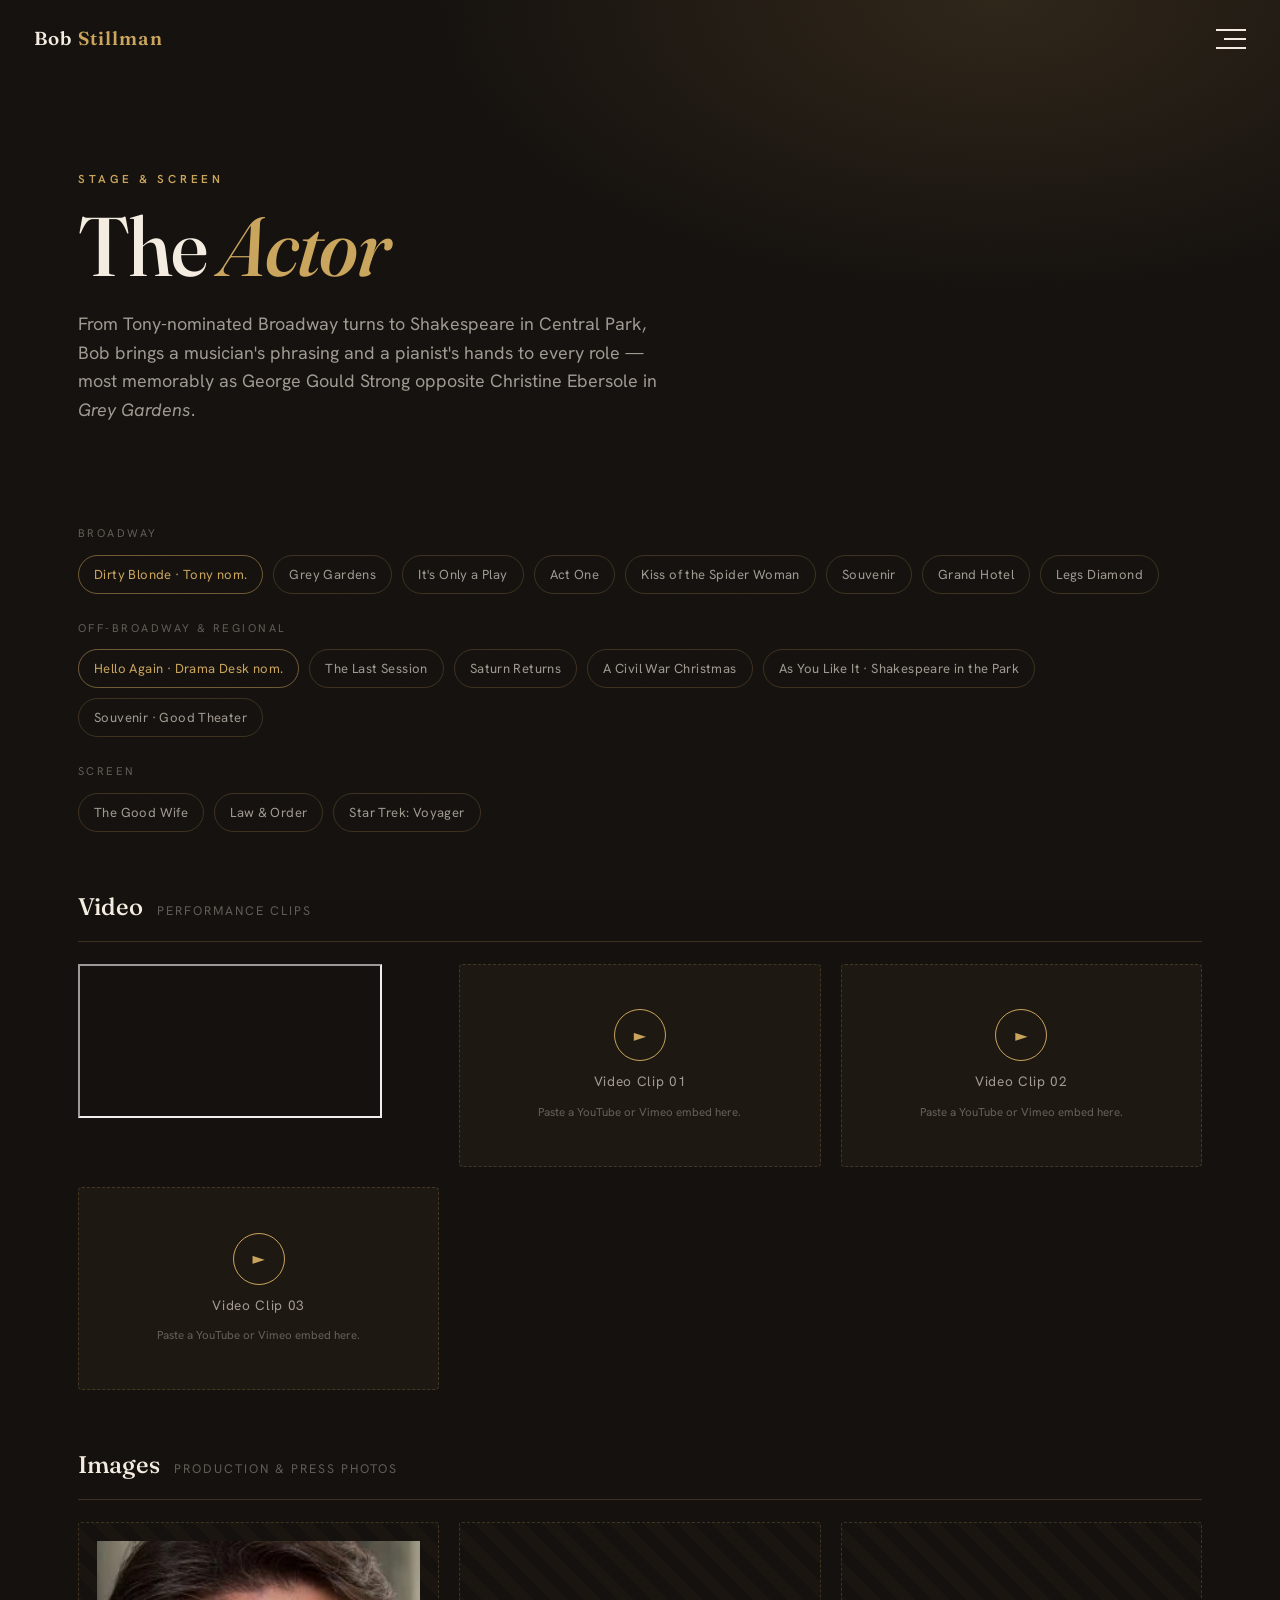
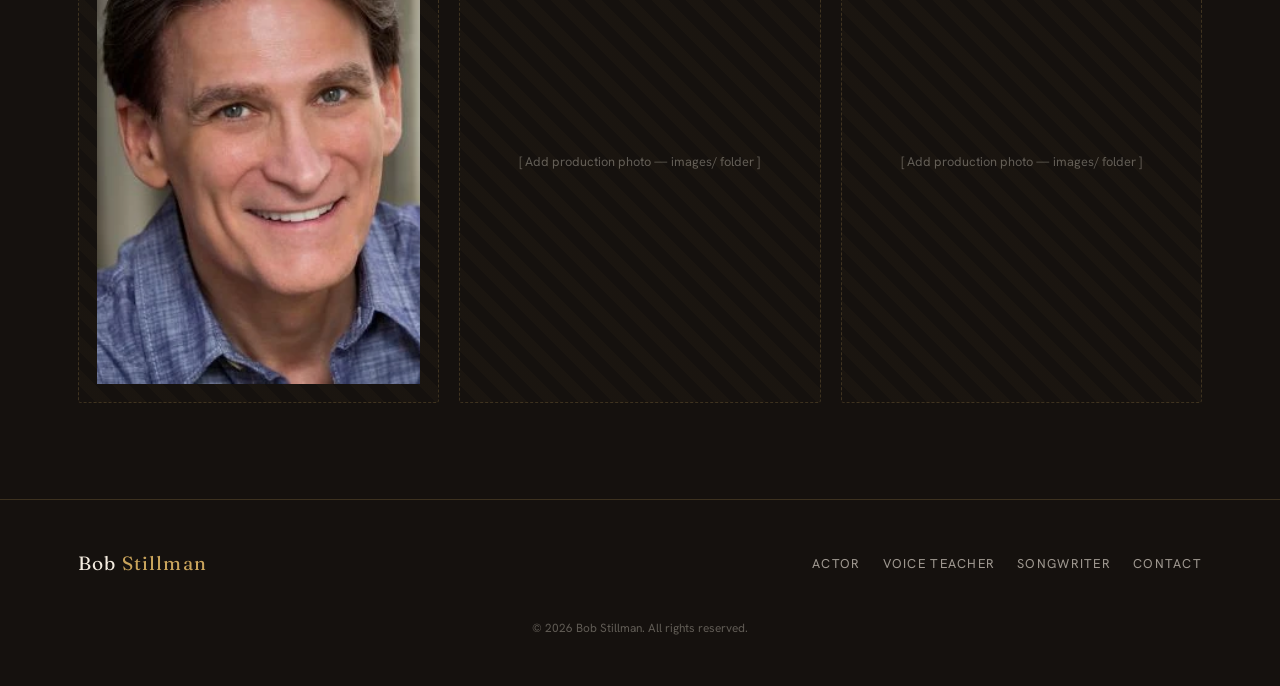
==== actor.html @ 0b1a181f "Update actor.html Grey Gardens Clip" ====
<!DOCTYPE html>
<html lang="en">
<head>
<meta charset="UTF-8" />
<meta name="viewport" content="width=device-width, initial-scale=1.0" />
<title>Bob Stillman — Actor</title>
<meta name="description" content="Bob Stillman, two-time Tony-nominated actor: Broadway, Off-Broadway, regional, and screen credits including Grey Gardens, Dirty Blonde, and Hello Again." />
<link rel="preconnect" href="https://fonts.googleapis.com" />
<link rel="preconnect" href="https://fonts.gstatic.com" crossorigin />
<link href="https://fonts.googleapis.com/css2?family=Fraunces:ital,opsz,wght@0,9..144,300..900;1,9..144,300..700&family=Hanken+Grotesk:wght@300;400;500;600;700&display=swap" rel="stylesheet" />
<link rel="stylesheet" href="css/style.css" />
</head>
<body>

<div class="topbar" id="topbar">
  <a class="brand" href="index.html">Bob <span>Stillman</span></a>
  <button class="burger" id="burger" aria-label="Open menu" aria-expanded="false"><span></span><span></span><span></span></button>
</div>

<nav class="menu" id="menu" aria-label="Main">
  <ol>
    <li><a href="index.html"><span class="idx">01</span>Home</a></li>
    <li><a class="active" href="actor.html"><span class="idx">02</span>Actor</a></li>
    <li><a href="voice-teacher.html"><span class="idx">03</span>Voice Teacher</a></li>
    <li><a href="songwriter.html"><span class="idx">04</span>Songwriter</a></li>
    <li><a href="contact.html"><span class="idx">05</span>Contact</a></li>
  </ol>
  <div class="menu-foot">
    <a href="https://open.spotify.com/artist/1l2FZ3IMnWdpPYobrSwK5F" target="_blank" rel="noopener">Spotify</a>
    <a href="https://music.apple.com/us/album/come-down-angel/134586255" target="_blank" rel="noopener">Apple Music</a>
    <a href="contact.html">hello@bobstillman.com</a>
  </div>
</nav>

<!-- ===== PAGE HERO ===== -->
<header class="page-hero">
  <div class="wrap">
    <div class="eyebrow">Stage &amp; Screen</div>
    <h1>The <em>Actor</em></h1>
    <p class="tagline">From Tony-nominated Broadway turns to Shakespeare in Central Park, Bob brings a musician's phrasing and a pianist's hands to every role — most memorably as George Gould Strong opposite Christine Ebersole in <em>Grey Gardens</em>.</p>
  </div>
</header>

<!-- ===== CREDITS ===== -->
<section style="padding-top:30px;">
  <div class="wrap">
    <div class="subgroups reveal">
      <div class="subgroup">
        <div class="lbl">Broadway</div>
        <div class="credits">
          <span class="chip honor">Dirty Blonde &middot; Tony nom.</span>
          <span class="chip">Grey Gardens</span>
          <span class="chip">It's Only a Play</span>
          <span class="chip">Act One</span>
          <span class="chip">Kiss of the Spider Woman</span>
          <span class="chip">Souvenir</span>
          <span class="chip">Grand Hotel</span>
          <span class="chip">Legs Diamond</span>
        </div>
      </div>
      <div class="subgroup">
        <div class="lbl">Off-Broadway &amp; Regional</div>
        <div class="credits">
          <span class="chip honor">Hello Again &middot; Drama Desk nom.</span>
          <span class="chip">The Last Session</span>
          <span class="chip">Saturn Returns</span>
          <span class="chip">A Civil War Christmas</span>
          <span class="chip">As You Like It &middot; Shakespeare in the Park</span>
          <span class="chip">Souvenir &middot; Good Theater</span>
        </div>
      </div>
      <div class="subgroup">
        <div class="lbl">Screen</div>
        <div class="credits">
          <span class="chip">The Good Wife</span>
          <span class="chip">Law &amp; Order</span>
          <span class="chip">Star Trek: Voyager</span>
        </div>
      </div>
    </div>

    <!-- ===== VIDEO ===== -->
    <div class="media-block reveal">
      <div class="blk-head"><h3>Video</h3><span class="meta">Performance clips</span></div>
      <div class="grid-3">
        <iframe src="https://www.youtube.com/embed/Ukt9PmJ5VCc" title="Grey Gardens: Drift Away" allowfullscreen></iframe>
        <!-- TO ADD A VIDEO: replace a slot's contents with an embed, e.g.
        <iframe width="999" height="562" src="https://www.youtube.com/embed/Ukt9PmJ5VCc" title=";; Drift Away / The Five-Fifteen (Reprise) • Grey Gardens The Musical || Español + Lyrics" frameborder="0" allow="accelerometer; autoplay; clipboard-write; encrypted-media; gyroscope; picture-in-picture; web-share" referrerpolicy="strict-origin-when-cross-origin" allowfullscreen></iframe>
             or Vimeo: <iframe src="https://player.vimeo.com/video/VIDEO_ID" allowfullscreen></iframe>
             Video files can live in the /video folder if self-hosting. -->
        <div class="video-slot"><div class="pl">&#9658;</div><div class="cap">Video Clip 01</div><div class="hint">Paste a YouTube or Vimeo embed here.</div></div>
        <div class="video-slot"><div class="pl">&#9658;</div><div class="cap">Video Clip 02</div><div class="hint">Paste a YouTube or Vimeo embed here.</div></div>
        <div class="video-slot"><div class="pl">&#9658;</div><div class="cap">Video Clip 03</div><div class="hint">Paste a YouTube or Vimeo embed here.</div></div>
      </div>
    </div>

    <!-- ===== IMAGES ===== -->
    <div class="media-block reveal">
      <div class="blk-head"><h3>Images</h3><span class="meta">Production &amp; press photos</span></div>
      <div class="grid-3">
        <!-- TO ADD A PHOTO: drop the file in /images and replace the placeholder, e.g.
             <div class="photo"><img src="images/grey-gardens.jpg" alt="Bob Stillman in Grey Gardens"></div> -->
        <div class="photo"><img src="images/bob-headshot.webp" alt="Bob Stillman headshot" /></div>
        <div class="photo">[ Add production photo &mdash; images/ folder ]</div>
        <div class="photo">[ Add production photo &mdash; images/ folder ]</div>
      </div>
    </div>
  </div>
</section>

<footer>
  <div class="wrap foot-inner">
    <div class="foot-brand">Bob <span>Stillman</span></div>
    <div class="foot-nav">
      <a href="actor.html">Actor</a>
      <a href="voice-teacher.html">Voice Teacher</a>
      <a href="songwriter.html">Songwriter</a>
      <a href="contact.html">Contact</a>
    </div>
    <div class="copyright">&copy; <span id="yr"></span> Bob Stillman. All rights reserved.</div>
  </div>
</footer>

<script src="js/main.js"></script>
</body>
</html>
---- css/style.css ----
/* =====================================================
   Bob Stillman — shared styles
   Theme: "darkened stage" — warm ink, cream, antique brass
   ===================================================== */

:root{
  --ink:        #15110e;
  --ink-2:      #1e1812;
  --ink-3:      #261e16;
  --paper:      #f4ece0;
  --paper-dim:  rgba(244,236,224,0.62);
  --paper-faint:rgba(244,236,224,0.34);
  --brass:      #c9a45c;
  --brass-lit:  #e6c684;
  --oxblood:    #7a2e2c;
  --line:       rgba(201,164,92,0.22);

  --display: "Fraunces", Georgia, serif;
  --body: "Hanken Grotesk", system-ui, sans-serif;

  --maxw: 1180px;
  --ease: cubic-bezier(.22,.61,.36,1);
}

*{box-sizing:border-box;margin:0;padding:0;}
html{scroll-behavior:smooth;}
body{
  background:var(--ink);
  color:var(--paper);
  font-family:var(--body);
  line-height:1.6;
  -webkit-font-smoothing:antialiased;
  overflow-x:hidden;
}

/* film-grain atmosphere */
body::after{
  content:"";position:fixed;inset:0;z-index:9999;pointer-events:none;
  opacity:.05;mix-blend-mode:overlay;
  background-image:url("data:image/svg+xml,%3Csvg xmlns='http://www.w3.org/2000/svg' width='200' height='200'%3E%3Cfilter id='n'%3E%3CfeTurbulence type='fractalNoise' baseFrequency='0.85' numOctaves='3' stitchTiles='stitch'/%3E%3C/filter%3E%3Crect width='100%25' height='100%25' filter='url(%23n)'/%3E%3C/svg%3E");
}

::selection{background:var(--brass);color:var(--ink);}
a{color:inherit;text-decoration:none;}
img{max-width:100%;display:block;}

.wrap{max-width:var(--maxw);margin:0 auto;padding:0 28px;}
.eyebrow{font-size:.72rem;letter-spacing:.32em;text-transform:uppercase;color:var(--brass);font-weight:600;}

/* ===================== TOP BAR + HAMBURGER ===================== */
.topbar{
  position:fixed;top:0;left:0;right:0;z-index:200;
  display:flex;align-items:center;justify-content:space-between;
  padding:20px 34px;transition:background .4s var(--ease),padding .4s var(--ease),border-color .4s var(--ease);
  border-bottom:1px solid transparent;
}
.topbar.scrolled{background:rgba(21,17,14,.88);backdrop-filter:blur(12px);padding:14px 34px;border-bottom:1px solid var(--line);}
.brand{font-family:var(--display);font-weight:600;font-size:1.18rem;letter-spacing:.06em;}
.brand span{color:var(--brass);}

/* hamburger button (all viewports) */
.burger{
  width:46px;height:38px;background:none;border:0;cursor:pointer;
  display:flex;flex-direction:column;justify-content:center;gap:7px;align-items:flex-end;
  z-index:260;
}
.burger span{display:block;height:2px;background:var(--paper);transition:.4s var(--ease);}
.burger span:nth-child(1){width:30px;}
.burger span:nth-child(2){width:22px;}
.burger span:nth-child(3){width:30px;}
.burger:hover span{background:var(--brass);width:30px;}
body.menu-open .burger span:nth-child(1){transform:translateY(9px) rotate(45deg);width:30px;}
body.menu-open .burger span:nth-child(2){opacity:0;}
body.menu-open .burger span:nth-child(3){transform:translateY(-9px) rotate(-45deg);width:30px;}
body.menu-open .burger span{background:var(--paper);}

/* ===================== OVERLAY MENU ===================== */
.menu{
  position:fixed;inset:0;z-index:210;
  background:
    radial-gradient(110% 80% at 80% 10%, rgba(201,164,92,.16), transparent 50%),
    radial-gradient(90% 70% at 15% 100%, rgba(122,46,44,.28), transparent 55%),
    var(--ink-2);
  display:flex;flex-direction:column;justify-content:center;
  padding:0 8vw;
  opacity:0;visibility:hidden;transform:translateY(-12px);
  transition:opacity .5s var(--ease),transform .5s var(--ease),visibility .5s;
}
body.menu-open .menu{opacity:1;visibility:visible;transform:none;}
.menu ol{list-style:none;}
.menu li{overflow:hidden;}
.menu li a{
  display:flex;align-items:baseline;gap:22px;padding:10px 0;
  font-family:var(--display);font-weight:400;font-style:italic;
  font-size:clamp(2.2rem,7vw,4.6rem);line-height:1.1;color:var(--paper-dim);
  transform:translateY(110%);transition:color .35s var(--ease);
}
body.menu-open .menu li a{transform:translateY(0);transition:transform .7s var(--ease),color .35s var(--ease);}
.menu li:nth-child(1) a{transition-delay:.06s;}
.menu li:nth-child(2) a{transition-delay:.12s;}
.menu li:nth-child(3) a{transition-delay:.18s;}
.menu li:nth-child(4) a{transition-delay:.24s;}
.menu li:nth-child(5) a{transition-delay:.30s;}
.menu li a .idx{font-size:.9rem;font-style:normal;font-family:var(--body);letter-spacing:.2em;color:var(--brass);opacity:.7;}
.menu li a:hover{color:var(--paper);}
.menu li a.active{color:var(--brass);}
.menu-foot{margin-top:46px;display:flex;gap:26px;flex-wrap:wrap;}
.menu-foot a{font-size:.78rem;letter-spacing:.14em;text-transform:uppercase;color:var(--paper-faint);transition:color .3s var(--ease);}
.menu-foot a:hover{color:var(--brass);}

/* ===================== PAGE HERO (interior pages) ===================== */
.page-hero{position:relative;padding:170px 0 70px;overflow:hidden;}
.page-hero::before{
  content:"";position:absolute;inset:0;z-index:0;
  background:radial-gradient(90% 120% at 78% 0%, rgba(201,164,92,.14), transparent 50%);
}
.page-hero .wrap{position:relative;z-index:1;}
.page-hero .eyebrow{margin-bottom:18px;}
.page-hero h1{font-family:var(--display);font-weight:500;font-size:clamp(2.6rem,8vw,5.2rem);line-height:.98;letter-spacing:-.02em;}
.page-hero h1 em{color:var(--brass);font-style:italic;}
.page-hero .tagline{margin-top:22px;max-width:600px;font-size:1.12rem;color:var(--paper-dim);}

/* ===================== HOME HERO ===================== */
.home-hero{position:relative;min-height:100vh;display:flex;align-items:center;overflow:hidden;padding:120px 0 60px;}
.home-hero::before{
  content:"";position:absolute;inset:0;z-index:0;
  background:
    radial-gradient(120% 90% at 72% 8%, rgba(201,164,92,.20), transparent 46%),
    radial-gradient(80% 70% at 25% 100%, rgba(122,46,44,.30), transparent 55%),
    var(--ink);
}
.home-grid{position:relative;z-index:2;display:grid;grid-template-columns:1.25fr .75fr;gap:60px;align-items:center;width:100%;}
.home-eyebrow{margin-bottom:26px;opacity:0;animation:rise .9s var(--ease) .15s forwards;}
.home-name{font-family:var(--display);font-weight:500;font-size:clamp(3rem,10vw,8rem);line-height:.92;letter-spacing:-.02em;}
.home-name .l1{display:block;opacity:0;animation:rise 1s var(--ease) .28s forwards;}
.home-name .l2{display:block;font-style:italic;color:var(--brass);opacity:0;animation:rise 1s var(--ease) .42s forwards;}
.home-roles{margin-top:30px;display:flex;flex-wrap:wrap;gap:12px 24px;align-items:center;font-family:var(--display);font-style:italic;font-size:clamp(1rem,2.2vw,1.5rem);color:var(--paper-dim);opacity:0;animation:rise 1s var(--ease) .56s forwards;}
.home-roles .dot{width:5px;height:5px;border-radius:50%;background:var(--brass);}
.home-sub{margin-top:26px;max-width:520px;font-size:1.05rem;color:var(--paper-dim);opacity:0;animation:rise 1s var(--ease) .7s forwards;}
.home-cta{margin-top:38px;display:flex;flex-wrap:wrap;gap:14px;opacity:0;animation:rise 1s var(--ease) .84s forwards;}

/* portrait */
.portrait{position:relative;opacity:0;animation:rise 1.1s var(--ease) .5s forwards;}
.portrait .frame{
  position:relative;border:1px solid var(--line);padding:12px;border-radius:3px;
  background:linear-gradient(160deg, rgba(201,164,92,.08), transparent);
}
.portrait .frame::after{
  content:"";position:absolute;inset:-30px -30px auto auto;width:160px;height:160px;
  background:radial-gradient(circle, rgba(230,198,132,.35), transparent 70%);filter:blur(20px);z-index:-1;
}
.portrait img{width:100%;height:auto;border-radius:2px;filter:saturate(.96) contrast(1.02);}
.portrait .cap{margin-top:14px;text-align:center;font-family:var(--display);font-style:italic;color:var(--paper-faint);font-size:.92rem;}

@keyframes rise{to{opacity:1;transform:none;}}
.home-eyebrow,.home-name .l1,.home-name .l2,.home-roles,.home-sub,.home-cta,.portrait{transform:translateY(26px);}

/* ===================== BUTTONS ===================== */
.btn{display:inline-flex;align-items:center;gap:10px;padding:15px 30px;border-radius:2px;font-weight:600;font-size:.82rem;letter-spacing:.14em;text-transform:uppercase;transition:transform .3s var(--ease),background .3s var(--ease),color .3s var(--ease),box-shadow .3s var(--ease),border-color .3s var(--ease);}
.btn-primary{background:var(--brass);color:var(--ink);}
.btn-primary:hover{background:var(--brass-lit);transform:translateY(-3px);box-shadow:0 14px 30px -12px rgba(201,164,92,.6);}
.btn-ghost{border:1px solid var(--line);color:var(--paper);}
.btn-ghost:hover{border-color:var(--brass);color:var(--brass);transform:translateY(-3px);}

/* ===================== SECTIONS ===================== */
section{position:relative;padding:96px 0;}
.section-head{margin-bottom:54px;max-width:640px;}
.section-head h2{font-family:var(--display);font-weight:400;font-size:clamp(2rem,5vw,3.2rem);line-height:1.05;letter-spacing:-.01em;margin-top:14px;}
.section-head h2 em{color:var(--brass);font-style:italic;}

.reveal{opacity:0;transform:translateY(34px);transition:opacity .9s var(--ease),transform .9s var(--ease);}
.reveal.in{opacity:1;transform:none;}

.lede{color:var(--paper-dim);font-size:1.12rem;max-width:680px;}
.prose p{font-size:1.1rem;color:var(--paper-dim);margin-bottom:20px;max-width:680px;}
.prose p strong{color:var(--paper);font-weight:600;}
.pullquote{font-family:var(--display);font-style:italic;font-size:1.4rem;line-height:1.4;color:var(--paper);border-left:2px solid var(--brass);padding:6px 0 6px 26px;margin:32px 0;max-width:640px;}

/* role cards (home) */
.role-cards{display:grid;grid-template-columns:repeat(3,1fr);gap:22px;}
.role-card{display:block;border:1px solid var(--line);border-radius:4px;padding:34px 30px;background:var(--ink-2);transition:.35s var(--ease);position:relative;overflow:hidden;}
.role-card::after{content:"";position:absolute;left:0;top:0;height:3px;width:0;background:var(--brass);transition:width .4s var(--ease);}
.role-card:hover{transform:translateY(-5px);border-color:var(--brass);}
.role-card:hover::after{width:100%;}
.role-card .num{font-family:var(--display);font-style:italic;color:var(--brass);font-size:1.1rem;}
.role-card h3{font-family:var(--display);font-weight:500;font-size:1.7rem;margin:8px 0 10px;}
.role-card p{color:var(--paper-dim);font-size:.98rem;}
.role-card .go{margin-top:18px;font-size:.78rem;letter-spacing:.14em;text-transform:uppercase;color:var(--brass);}

/* facts strip */
.facts{display:grid;grid-template-columns:repeat(4,1fr);gap:1px;background:var(--line);border:1px solid var(--line);}
.fact{background:var(--ink);padding:26px;}
.fact .n{font-family:var(--display);font-size:2.4rem;color:var(--brass);line-height:1;}
.fact .t{font-size:.82rem;color:var(--paper-dim);margin-top:8px;}

/* credit chips + subgroups */
.subgroups{display:flex;flex-direction:column;gap:26px;}
.subgroup .lbl{font-size:.7rem;letter-spacing:.22em;text-transform:uppercase;color:var(--paper-faint);margin-bottom:12px;}
.credits{display:flex;flex-wrap:wrap;gap:10px;}
.chip{font-size:.82rem;letter-spacing:.03em;padding:8px 15px;border:1px solid var(--line);border-radius:30px;color:var(--paper-dim);transition:.3s var(--ease);}
.chip:hover{border-color:var(--brass);color:var(--brass);}
.chip.honor{border-color:rgba(201,164,92,.5);color:var(--brass);}

/* ===================== MEDIA GRIDS (images / audio / video) ===================== */
.media-block{margin-top:56px;}
.media-block .blk-head{display:flex;align-items:baseline;gap:14px;margin-bottom:22px;border-bottom:1px solid var(--line);padding-bottom:14px;}
.media-block .blk-head h3{font-family:var(--display);font-weight:500;font-size:1.5rem;}
.media-block .blk-head .meta{font-size:.78rem;letter-spacing:.16em;text-transform:uppercase;color:var(--paper-faint);}

.grid-3{display:grid;grid-template-columns:repeat(auto-fit,minmax(280px,1fr));gap:20px;}

/* photo gallery */
.photo{aspect-ratio:3/4;border:1px dashed var(--line);border-radius:3px;display:flex;align-items:center;justify-content:center;text-align:center;color:var(--paper-faint);font-size:.8rem;padding:18px;background:repeating-linear-gradient(45deg,transparent,transparent 12px,rgba(201,164,92,.03) 12px,rgba(201,164,92,.03) 24px);overflow:hidden;}
.photo img{width:100%;height:100%;object-fit:cover;}

/* video slots */
.video-slot{aspect-ratio:16/9;border:1px dashed var(--line);border-radius:4px;display:flex;flex-direction:column;align-items:center;justify-content:center;text-align:center;gap:10px;color:var(--paper-faint);padding:22px;background:var(--ink-2);transition:.3s var(--ease);}
.video-slot:hover{border-color:var(--brass);}
.video-slot iframe{width:100%;height:100%;border:0;border-radius:4px;}
.video-slot .pl{width:52px;height:52px;border-radius:50%;border:1px solid var(--brass);display:flex;align-items:center;justify-content:center;color:var(--brass);}
.video-slot .cap{font-size:.85rem;letter-spacing:.05em;color:var(--paper-dim);}
.video-slot .hint{font-size:.72rem;max-width:240px;}

/* audio rows */
.audio-row{display:flex;align-items:center;gap:18px;border:1px solid var(--line);border-radius:4px;padding:18px 22px;background:var(--ink-2);transition:.3s var(--ease);}
.audio-row:hover{border-color:var(--brass);}
.audio-row .ic{width:40px;height:40px;flex:0 0 40px;border-radius:50%;border:1px solid var(--brass);color:var(--brass);display:flex;align-items:center;justify-content:center;}
.audio-row .info{flex:1;}
.audio-row .info .t{font-family:var(--display);font-size:1.1rem;}
.audio-row .info .s{font-size:.82rem;color:var(--paper-faint);}
.audio-row audio{height:34px;}
.audio-list{display:flex;flex-direction:column;gap:14px;}

/* ===================== MUSIC / ALBUM ===================== */
.music-grid{display:grid;grid-template-columns:1fr 1fr;gap:50px;align-items:start;}
.album-card{background:var(--ink-3);border:1px solid var(--line);border-radius:4px;padding:30px;}
.album-card h3{font-family:var(--display);font-style:italic;font-size:2rem;margin-bottom:4px;}
.album-meta{color:var(--paper-faint);font-size:.85rem;letter-spacing:.06em;margin-bottom:24px;}
.players{display:flex;flex-direction:column;gap:18px;}
.players iframe{width:100%;border:0;border-radius:12px;}
.stream-links{display:flex;flex-wrap:wrap;gap:12px;margin-top:26px;}
.stream{display:inline-flex;align-items:center;gap:9px;padding:11px 18px;border:1px solid var(--line);border-radius:3px;font-size:.8rem;font-weight:600;letter-spacing:.05em;color:var(--paper);transition:.3s var(--ease);}
.stream:hover{background:var(--brass);color:var(--ink);border-color:var(--brass);transform:translateY(-2px);}
.tracklist{columns:2;column-gap:34px;}
.tracklist li{list-style:none;padding:10px 0;border-bottom:1px solid var(--line);display:flex;gap:12px;font-size:.95rem;break-inside:avoid;}
.tracklist li .tn{color:var(--brass);font-family:var(--display);width:22px;}
.tracklist li .tt{color:var(--paper-dim);flex:1;}
.tracklist li .td{color:var(--paper-faint);font-size:.82rem;}

/* ===================== TESTIMONIALS ===================== */
.quotes{display:grid;grid-template-columns:repeat(auto-fit,minmax(280px,1fr));gap:22px;}
.quote{border:1px solid var(--line);border-radius:4px;padding:32px;background:var(--ink-2);position:relative;}
.quote::before{content:"\201C";position:absolute;top:6px;left:18px;font-family:var(--display);font-size:4.4rem;color:rgba(201,164,92,.22);line-height:1;}
.quote p{font-family:var(--display);font-style:italic;font-size:1.15rem;line-height:1.45;color:var(--paper);margin:18px 0;}
.quote .by{font-size:.78rem;letter-spacing:.14em;text-transform:uppercase;color:var(--brass);}
.placeholder-note{margin-top:30px;font-size:.84rem;color:var(--paper-faint);border-left:2px solid var(--oxblood);padding-left:16px;line-height:1.7;}
.placeholder-note code{color:var(--brass);}

/* ===================== CONTACT ===================== */
.contact-form{max-width:560px;display:grid;gap:16px;}
.contact-form .row{display:grid;grid-template-columns:1fr 1fr;gap:16px;}
.contact-form input,.contact-form select,.contact-form textarea{width:100%;background:var(--ink);border:1px solid var(--line);border-radius:3px;padding:14px 16px;color:var(--paper);font-family:var(--body);font-size:.95rem;transition:border-color .3s var(--ease);}
.contact-form input::placeholder,.contact-form textarea::placeholder{color:var(--paper-faint);}
.contact-form input:focus,.contact-form select:focus,.contact-form textarea:focus{outline:0;border-color:var(--brass);}
.contact-form textarea{min-height:140px;resize:vertical;}
.contact-form .btn-primary{justify-content:center;border:0;cursor:pointer;width:100%;margin-top:6px;}
.or{margin-top:24px;font-size:.92rem;color:var(--paper-dim);}
.or a{color:var(--brass);border-bottom:1px solid var(--line);}
.contact-grid{display:grid;grid-template-columns:1.1fr .9fr;gap:54px;align-items:start;}

/* ===================== FOOTER ===================== */
footer{background:var(--ink);padding:48px 0;border-top:1px solid var(--line);}
.foot-inner{display:flex;flex-wrap:wrap;gap:18px;justify-content:space-between;align-items:center;}
.foot-brand{font-family:var(--display);font-size:1.2rem;letter-spacing:.06em;}
.foot-brand span{color:var(--brass);}
.foot-nav{display:flex;gap:22px;flex-wrap:wrap;}
.foot-nav a{font-size:.8rem;letter-spacing:.1em;text-transform:uppercase;color:var(--paper-dim);transition:color .3s var(--ease);}
.foot-nav a:hover{color:var(--brass);}
.copyright{font-size:.74rem;color:var(--paper-faint);width:100%;text-align:center;margin-top:22px;}

/* ===================== RESPONSIVE ===================== */
@media (max-width:880px){
  .home-grid{grid-template-columns:1fr;gap:48px;}
  .portrait{max-width:340px;}
  .role-cards{grid-template-columns:1fr;}
  .facts{grid-template-columns:1fr 1fr;}
  .music-grid,.contact-grid{grid-template-columns:1fr;gap:38px;}
  .tracklist{columns:1;}
  .contact-form .row{grid-template-columns:1fr;}
  section{padding:72px 0;}
}
@media (prefers-reduced-motion:reduce){
  *{animation:none!important;transition:none!important;}
  .reveal{opacity:1;transform:none;}
  .menu li a{transform:none;}
}
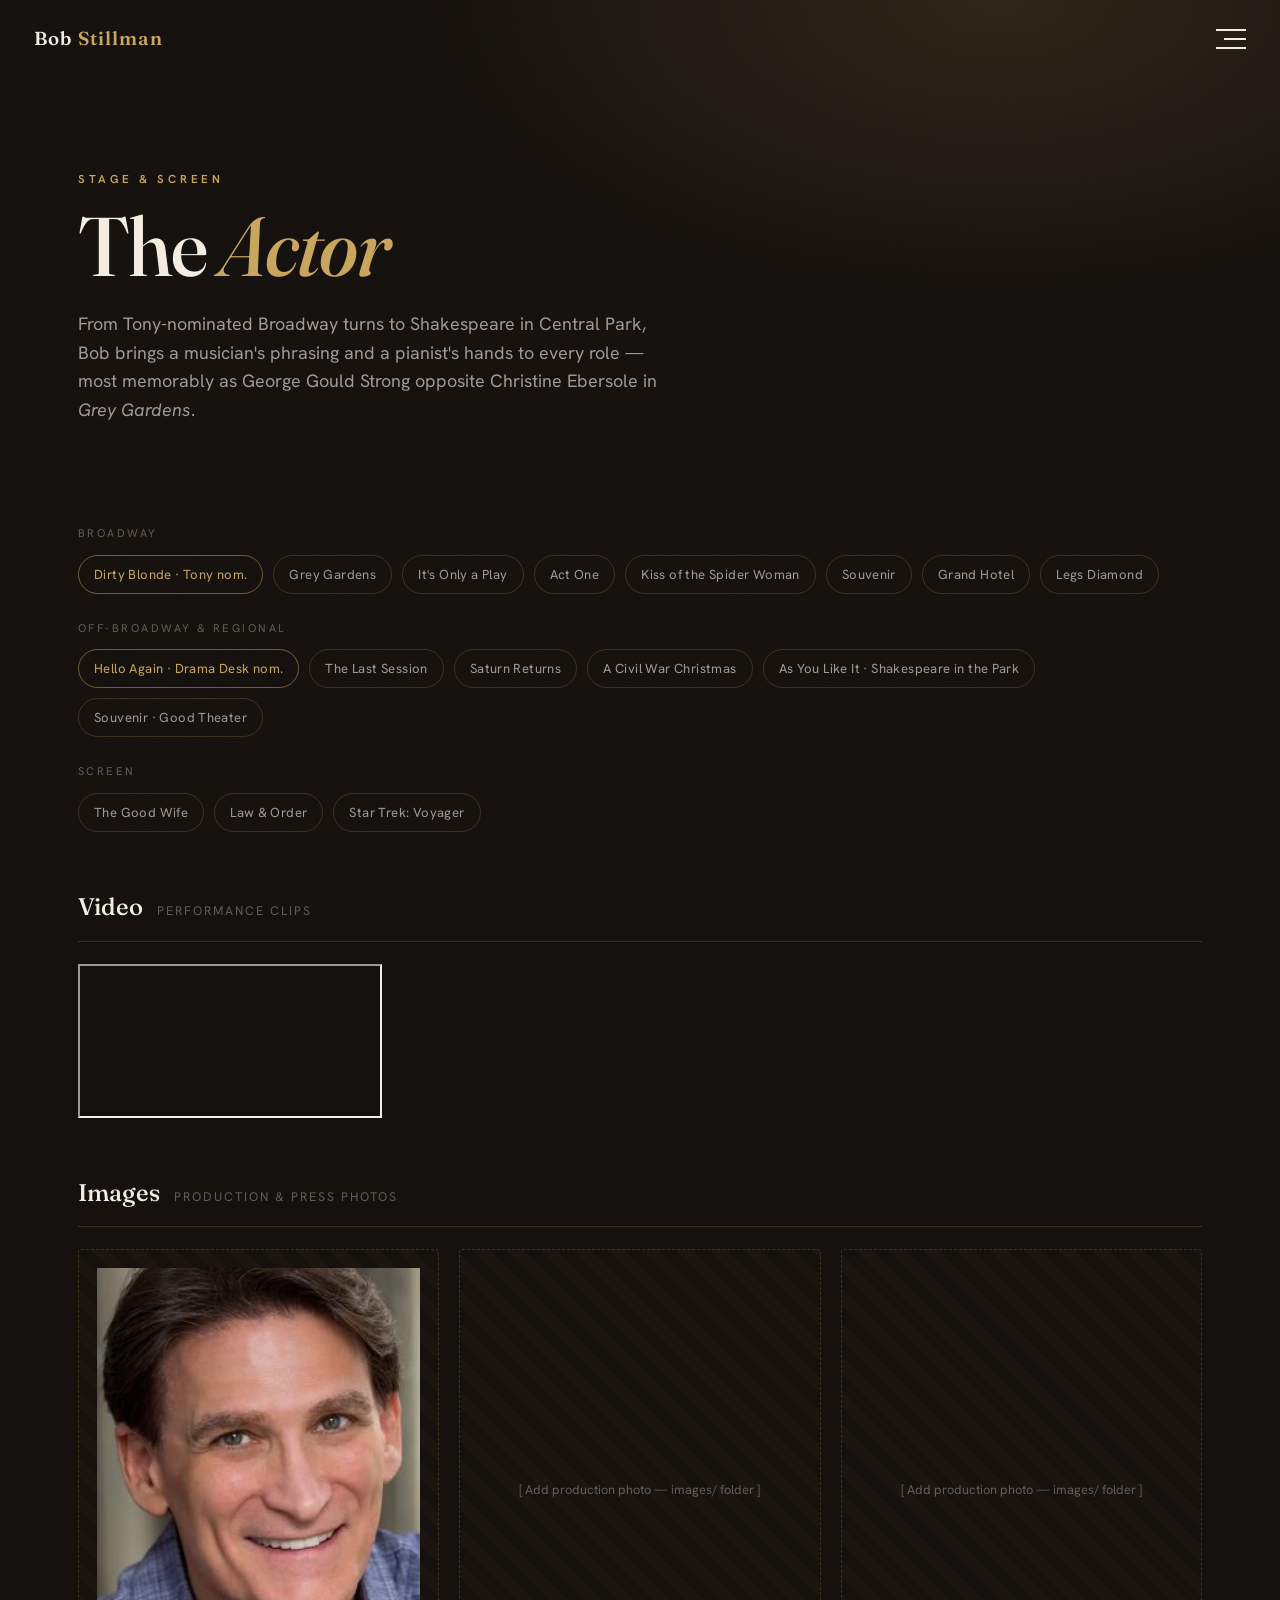
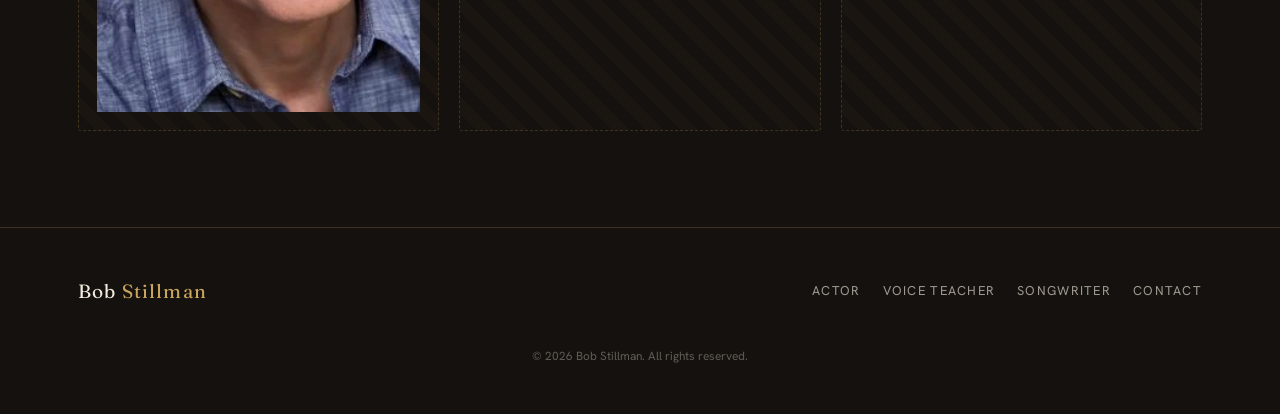
==== commit 5f9b7019: "Update actor.html Complete addition of video" ====
--- a/actor.html
+++ b/actor.html
@@ -83,14 +83,10 @@
     <div class="media-block reveal">
       <div class="blk-head"><h3>Video</h3><span class="meta">Performance clips</span></div>
       <div class="grid-3">
+        <!-- TO ADD A VIDEO: replace a slot's contents with an embed, e.g.
+        Find the video on YouTube, click on "embed", and copy below -->
         <iframe src="https://www.youtube.com/embed/Ukt9PmJ5VCc" title="Grey Gardens: Drift Away" allowfullscreen></iframe>
-        <!-- TO ADD A VIDEO: replace a slot's contents with an embed, e.g.
-        <iframe width="999" height="562" src="https://www.youtube.com/embed/Ukt9PmJ5VCc" title=";; Drift Away / The Five-Fifteen (Reprise) • Grey Gardens The Musical || Español + Lyrics" frameborder="0" allow="accelerometer; autoplay; clipboard-write; encrypted-media; gyroscope; picture-in-picture; web-share" referrerpolicy="strict-origin-when-cross-origin" allowfullscreen></iframe>
-             or Vimeo: <iframe src="https://player.vimeo.com/video/VIDEO_ID" allowfullscreen></iframe>
-             Video files can live in the /video folder if self-hosting. -->
-        <div class="video-slot"><div class="pl">&#9658;</div><div class="cap">Video Clip 01</div><div class="hint">Paste a YouTube or Vimeo embed here.</div></div>
-        <div class="video-slot"><div class="pl">&#9658;</div><div class="cap">Video Clip 02</div><div class="hint">Paste a YouTube or Vimeo embed here.</div></div>
-        <div class="video-slot"><div class="pl">&#9658;</div><div class="cap">Video Clip 03</div><div class="hint">Paste a YouTube or Vimeo embed here.</div></div>
+        
       </div>
     </div>
 
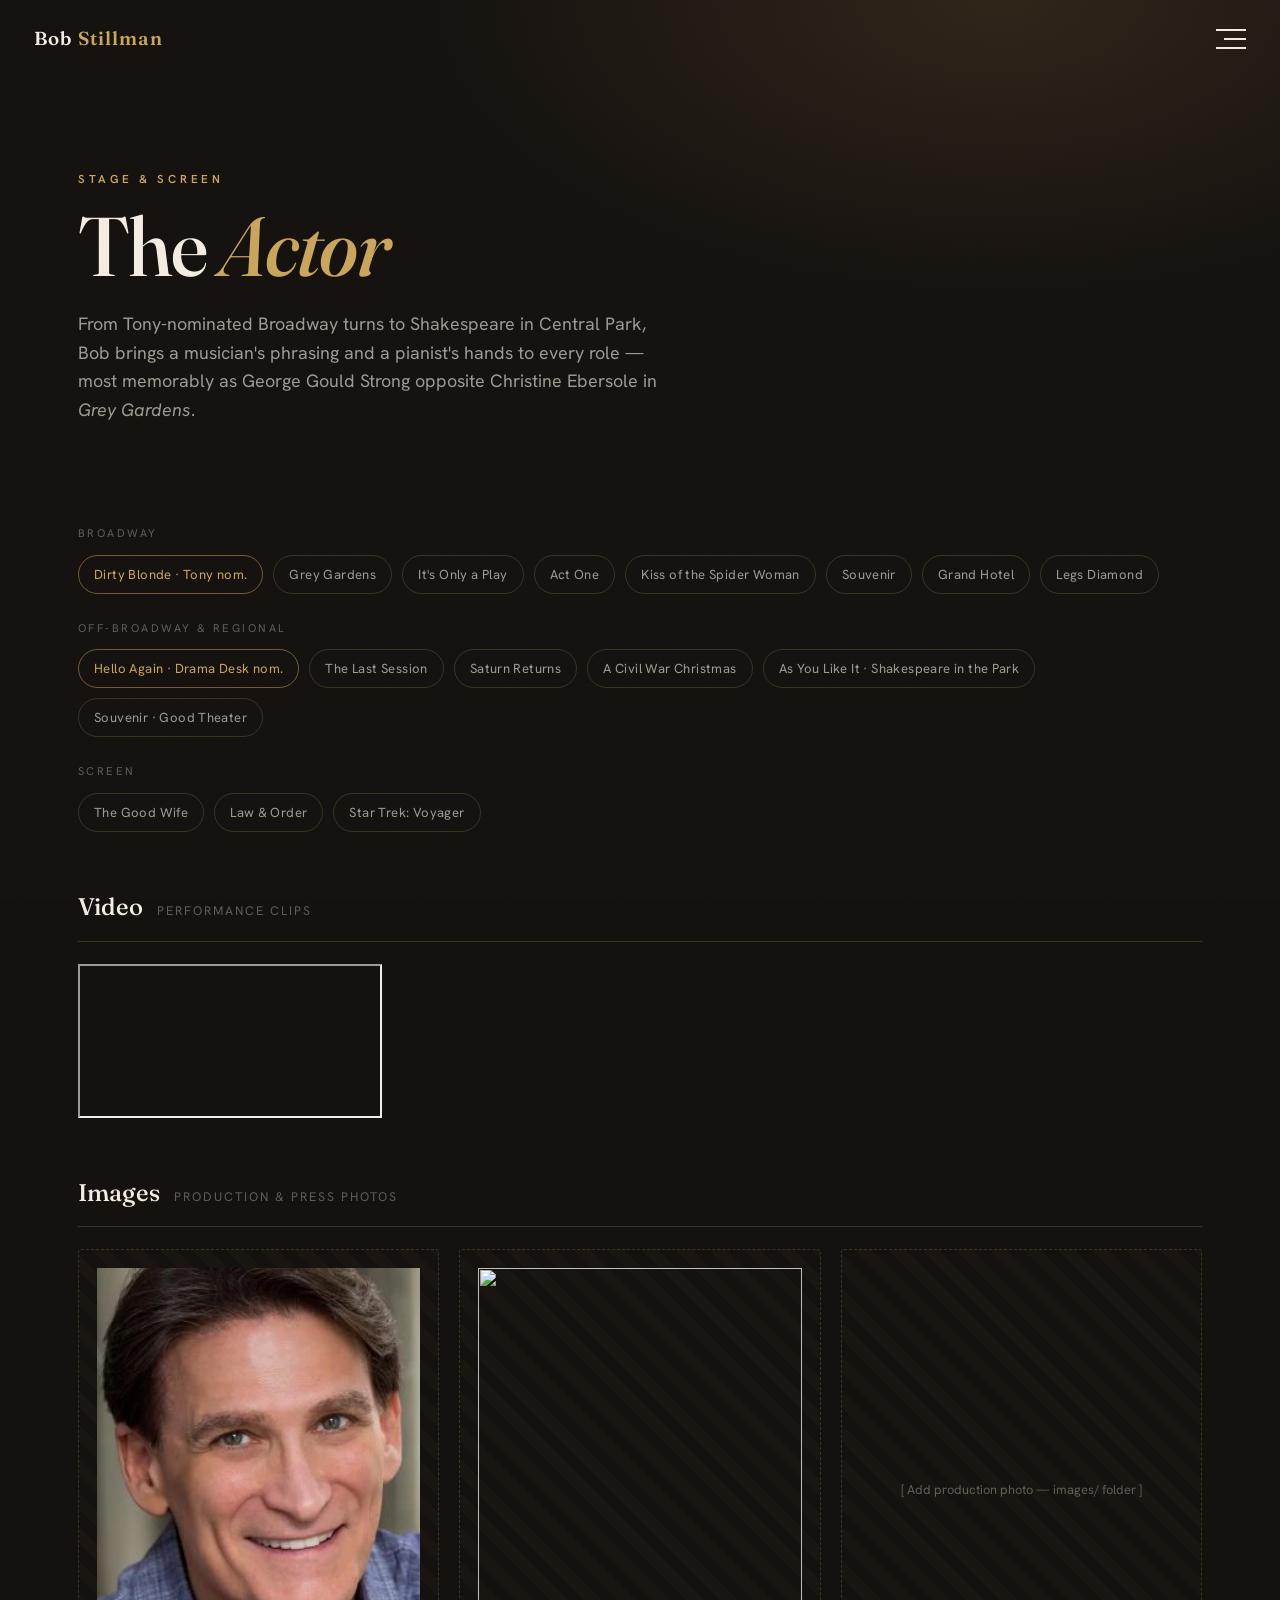
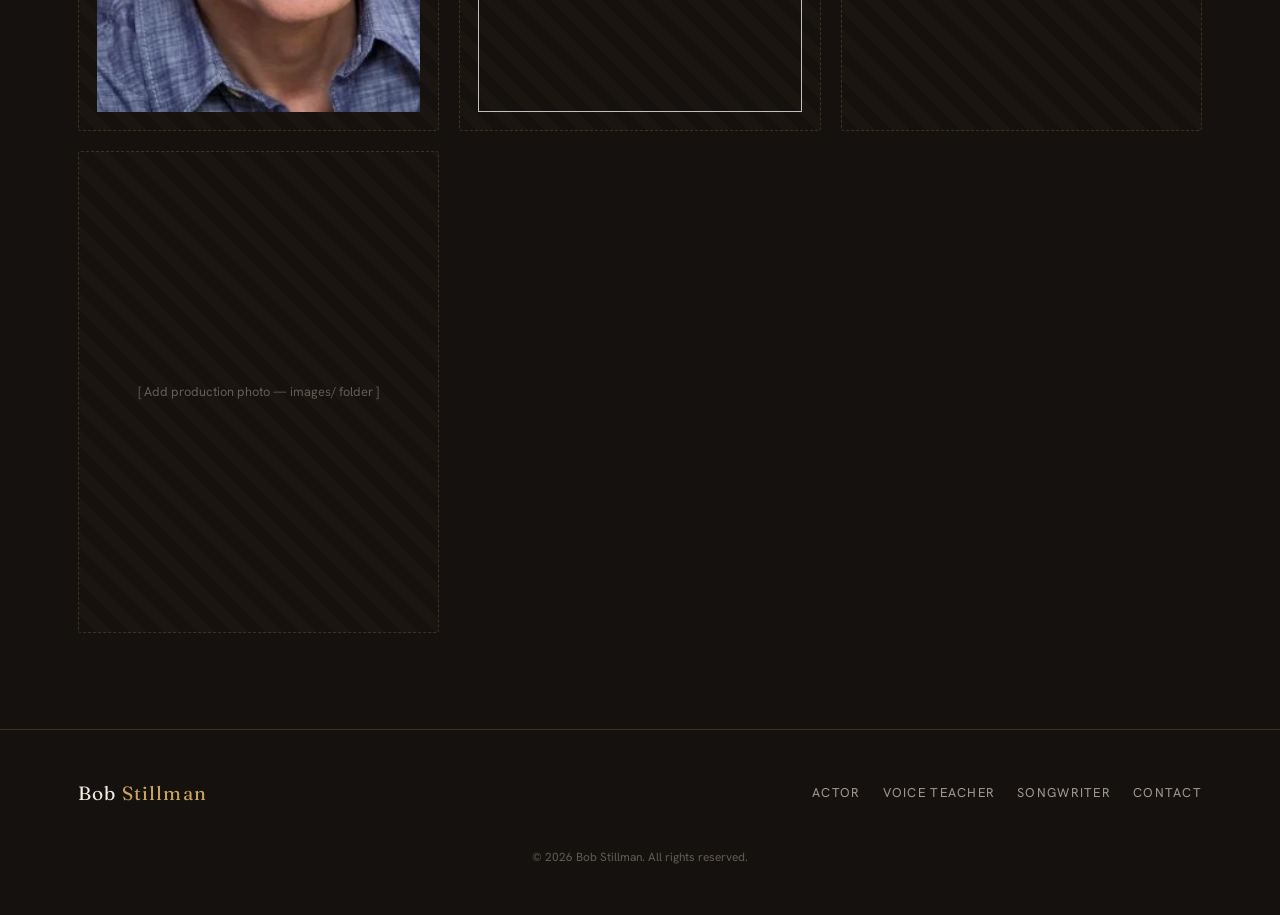
==== commit e2b2c592: "Update actor.html Second headshot" ====
--- a/actor.html
+++ b/actor.html
@@ -97,6 +97,7 @@
         <!-- TO ADD A PHOTO: drop the file in /images and replace the placeholder, e.g.
              <div class="photo"><img src="images/grey-gardens.jpg" alt="Bob Stillman in Grey Gardens"></div> -->
         <div class="photo"><img src="images/bob-headshot.webp" alt="Bob Stillman headshot" /></div>
+        <div class="photo"><img src="PXL_20260608_001833478.jpg" /></div>
         <div class="photo">[ Add production photo &mdash; images/ folder ]</div>
         <div class="photo">[ Add production photo &mdash; images/ folder ]</div>
       </div>
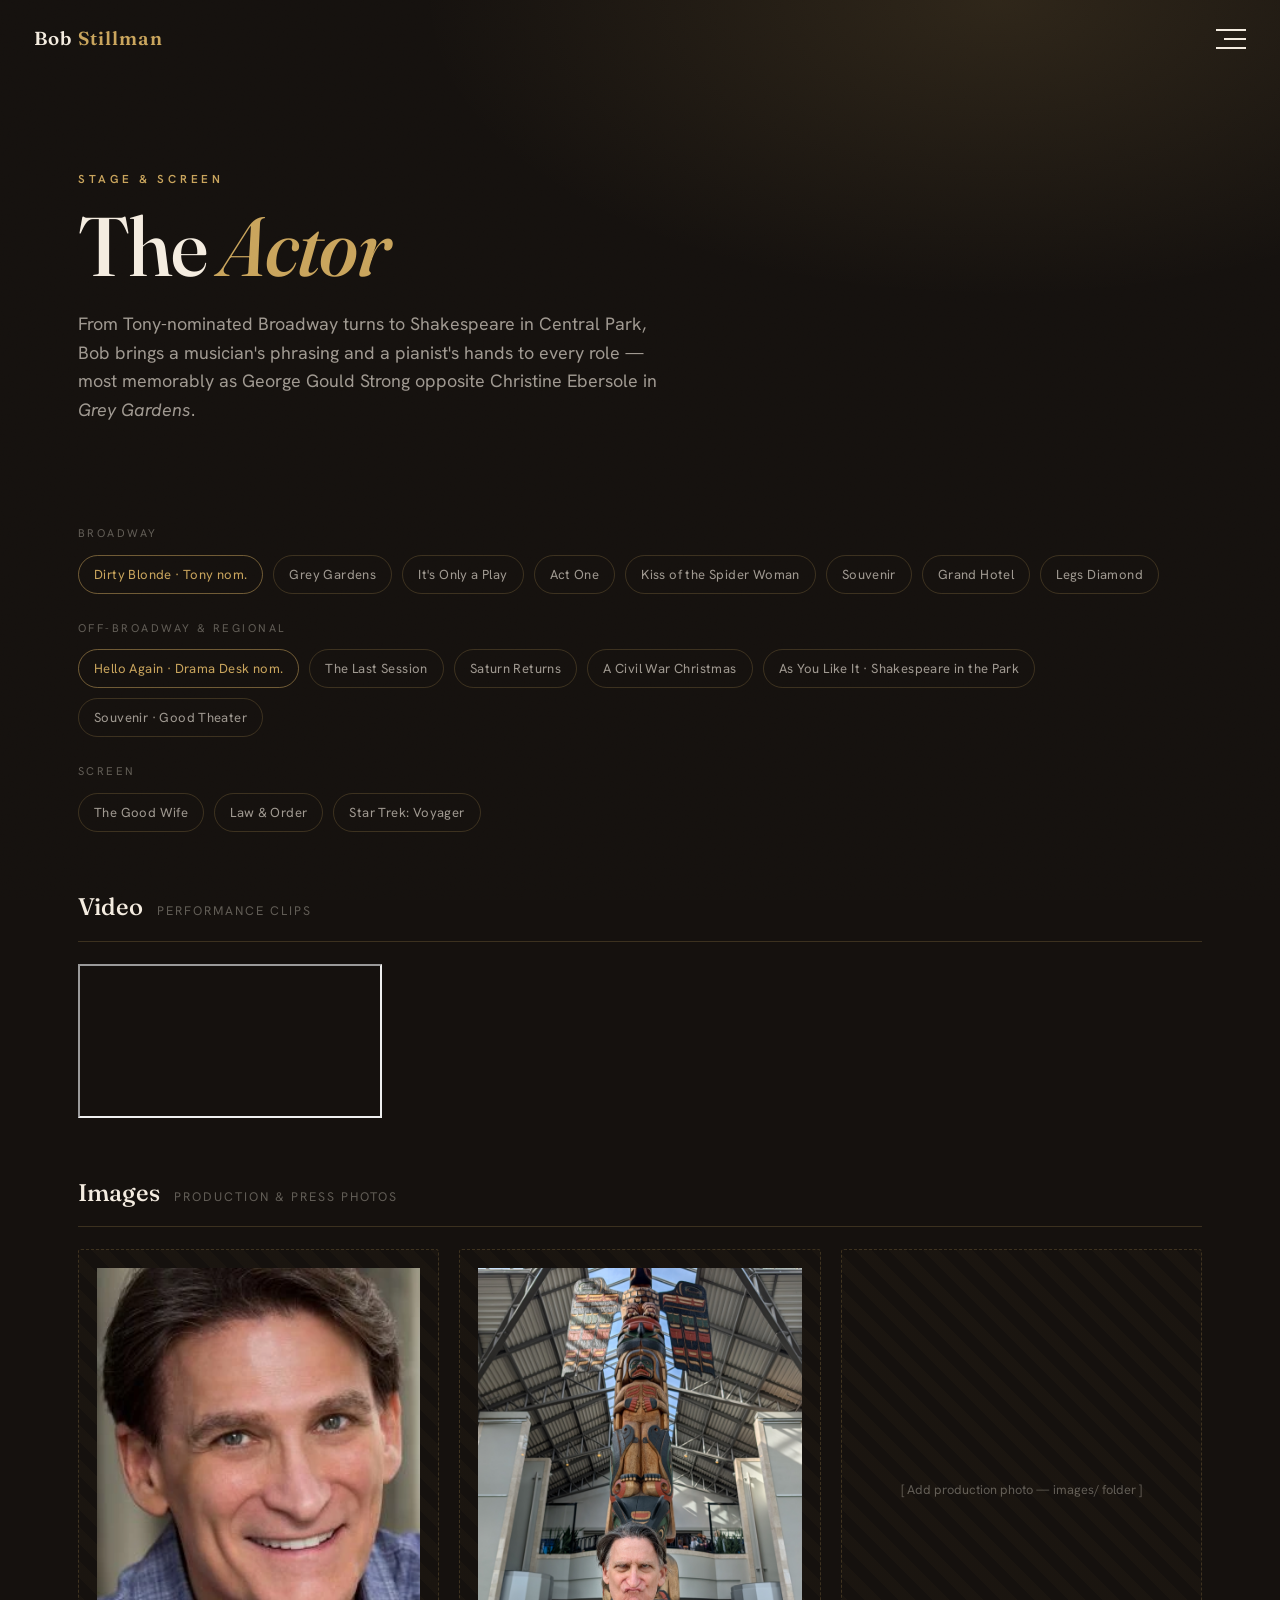
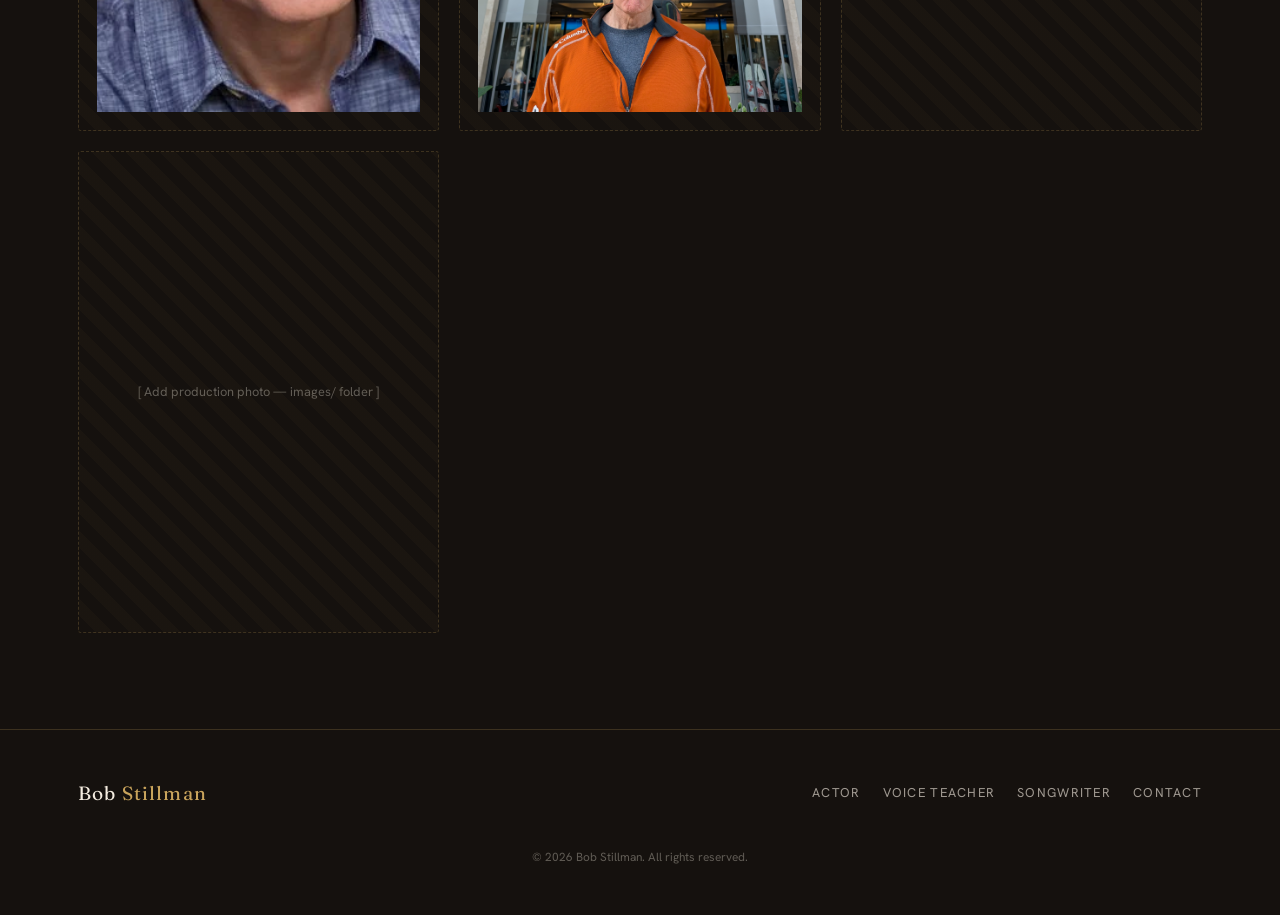
==== commit 4218412c: "Update actor.html" ====
--- a/actor.html
+++ b/actor.html
@@ -97,7 +97,7 @@
         <!-- TO ADD A PHOTO: drop the file in /images and replace the placeholder, e.g.
              <div class="photo"><img src="images/grey-gardens.jpg" alt="Bob Stillman in Grey Gardens"></div> -->
         <div class="photo"><img src="images/bob-headshot.webp" alt="Bob Stillman headshot" /></div>
-        <div class="photo"><img src="PXL_20260608_001833478.jpg" /></div>
+        <div class="photo"><img src="images/PXL_20260608_001833478.jpg" /></div>
         <div class="photo">[ Add production photo &mdash; images/ folder ]</div>
         <div class="photo">[ Add production photo &mdash; images/ folder ]</div>
       </div>
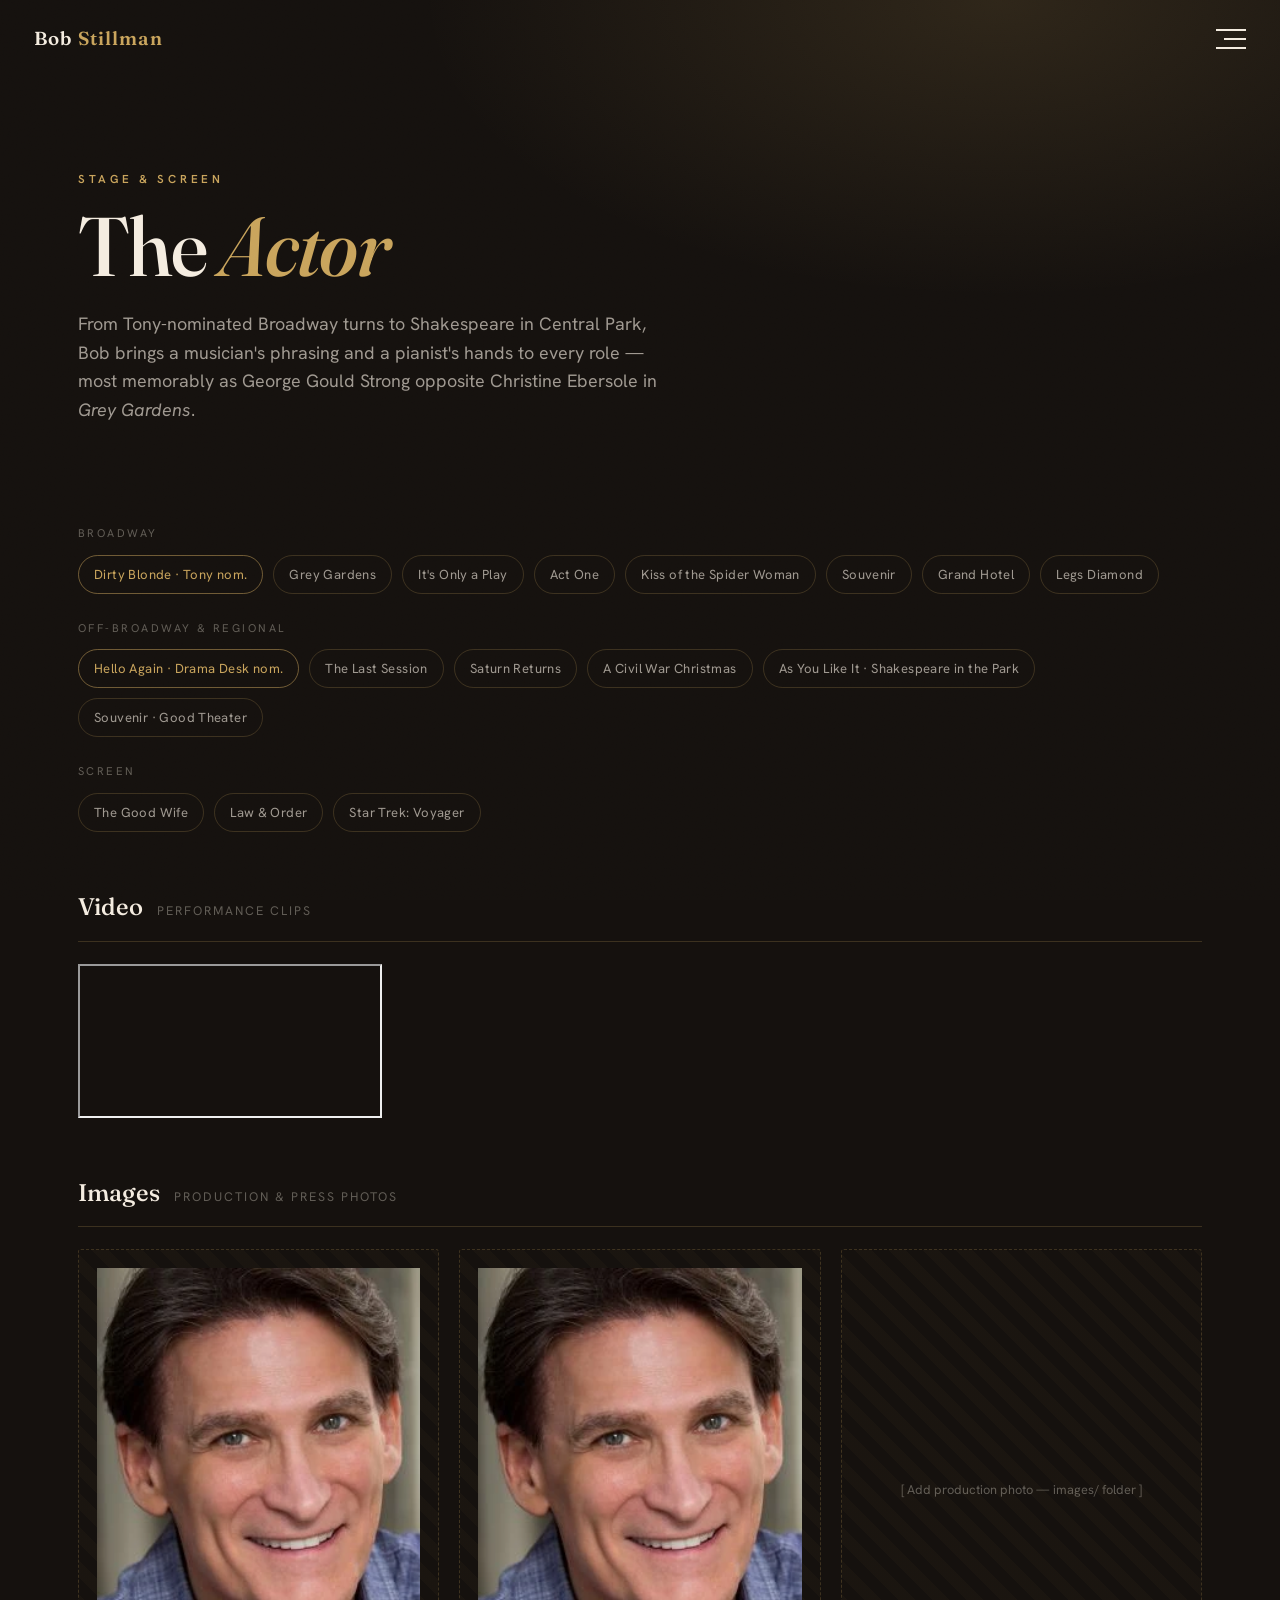
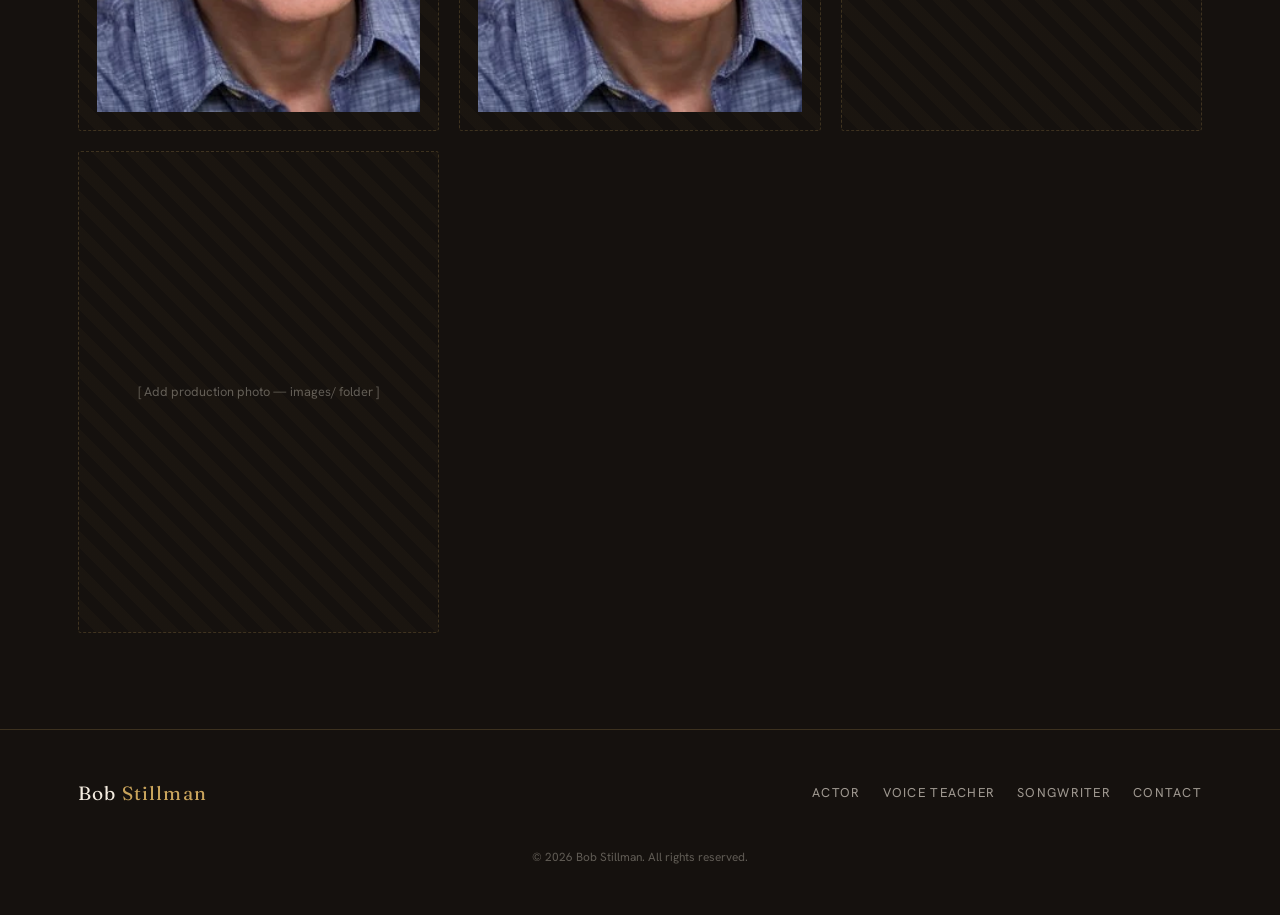
==== commit 561cee56: "Update actor.html" ====
--- a/actor.html
+++ b/actor.html
@@ -97,7 +97,7 @@
         <!-- TO ADD A PHOTO: drop the file in /images and replace the placeholder, e.g.
              <div class="photo"><img src="images/grey-gardens.jpg" alt="Bob Stillman in Grey Gardens"></div> -->
         <div class="photo"><img src="images/bob-headshot.webp" alt="Bob Stillman headshot" /></div>
-        <div class="photo"><img src="images/PXL_20260608_001833478.jpg" /></div>
+        <div class="photo"><img src="images/bob-headshot.webp" alt = "Second headshot" /></div>
         <div class="photo">[ Add production photo &mdash; images/ folder ]</div>
         <div class="photo">[ Add production photo &mdash; images/ folder ]</div>
       </div>
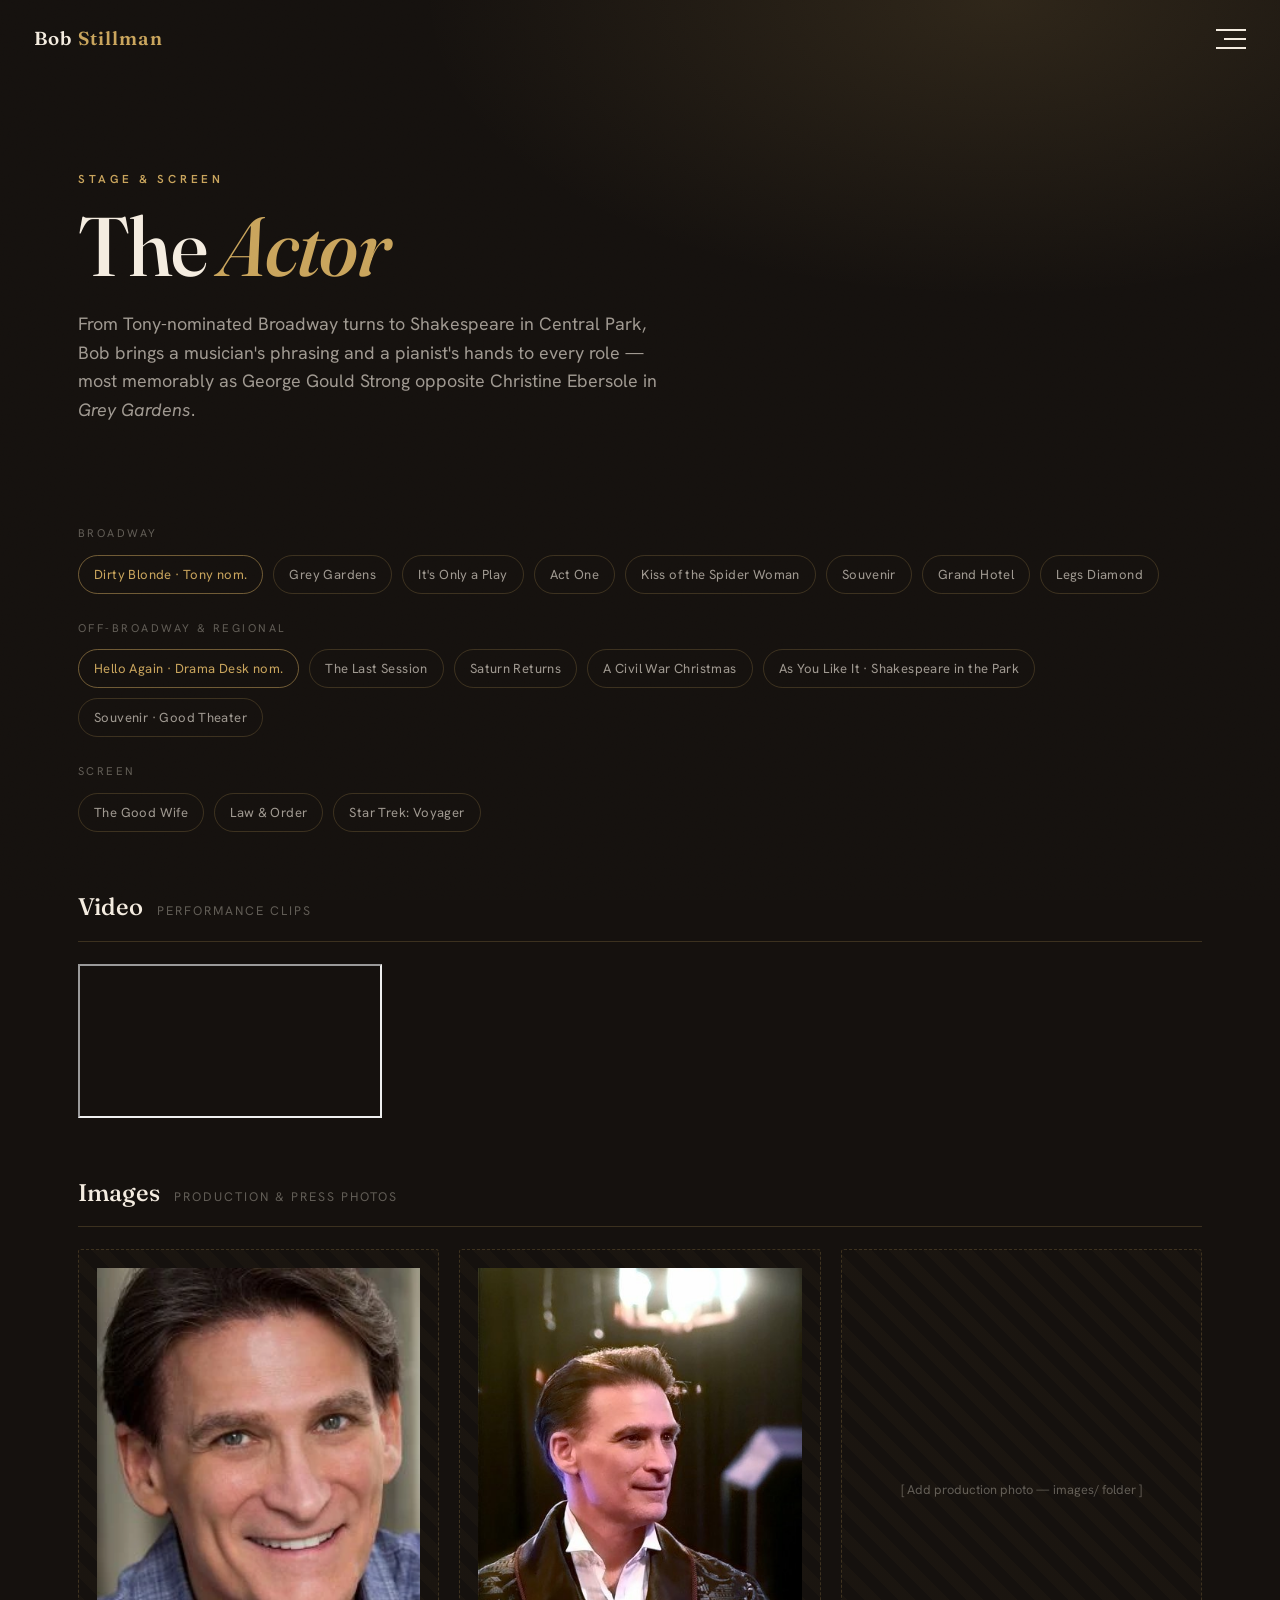
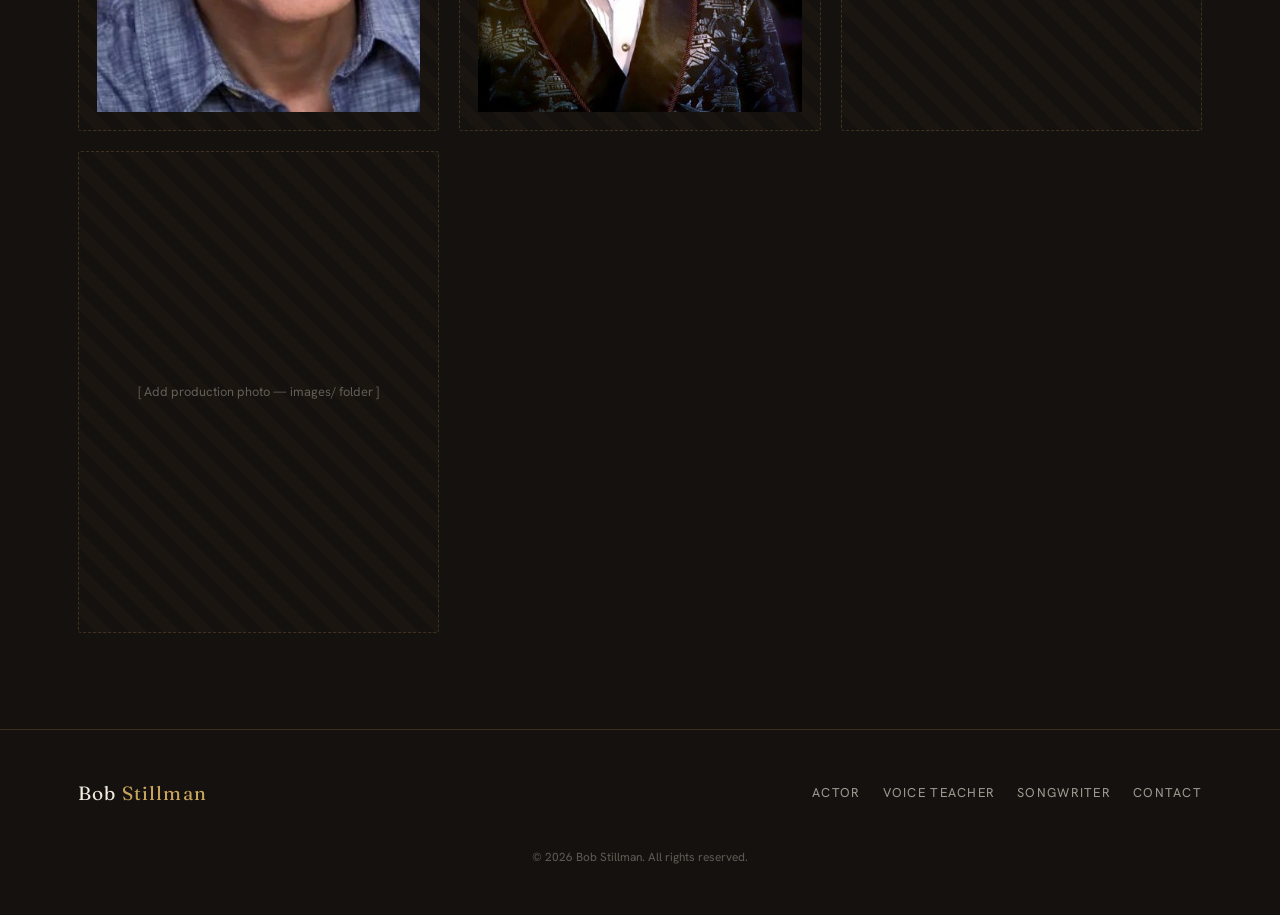
==== commit 1df5024d: "Update actor.html Second headshot" ====
--- a/actor.html
+++ b/actor.html
@@ -97,7 +97,7 @@
         <!-- TO ADD A PHOTO: drop the file in /images and replace the placeholder, e.g.
              <div class="photo"><img src="images/grey-gardens.jpg" alt="Bob Stillman in Grey Gardens"></div> -->
         <div class="photo"><img src="images/bob-headshot.webp" alt="Bob Stillman headshot" /></div>
-        <div class="photo"><img src="images/bob-headshot.webp" alt = "Second headshot" /></div>
+        <div class="photo"><img src="images/IMG_3177.JPG" alt = "Second headshot" /></div>
         <div class="photo">[ Add production photo &mdash; images/ folder ]</div>
         <div class="photo">[ Add production photo &mdash; images/ folder ]</div>
       </div>
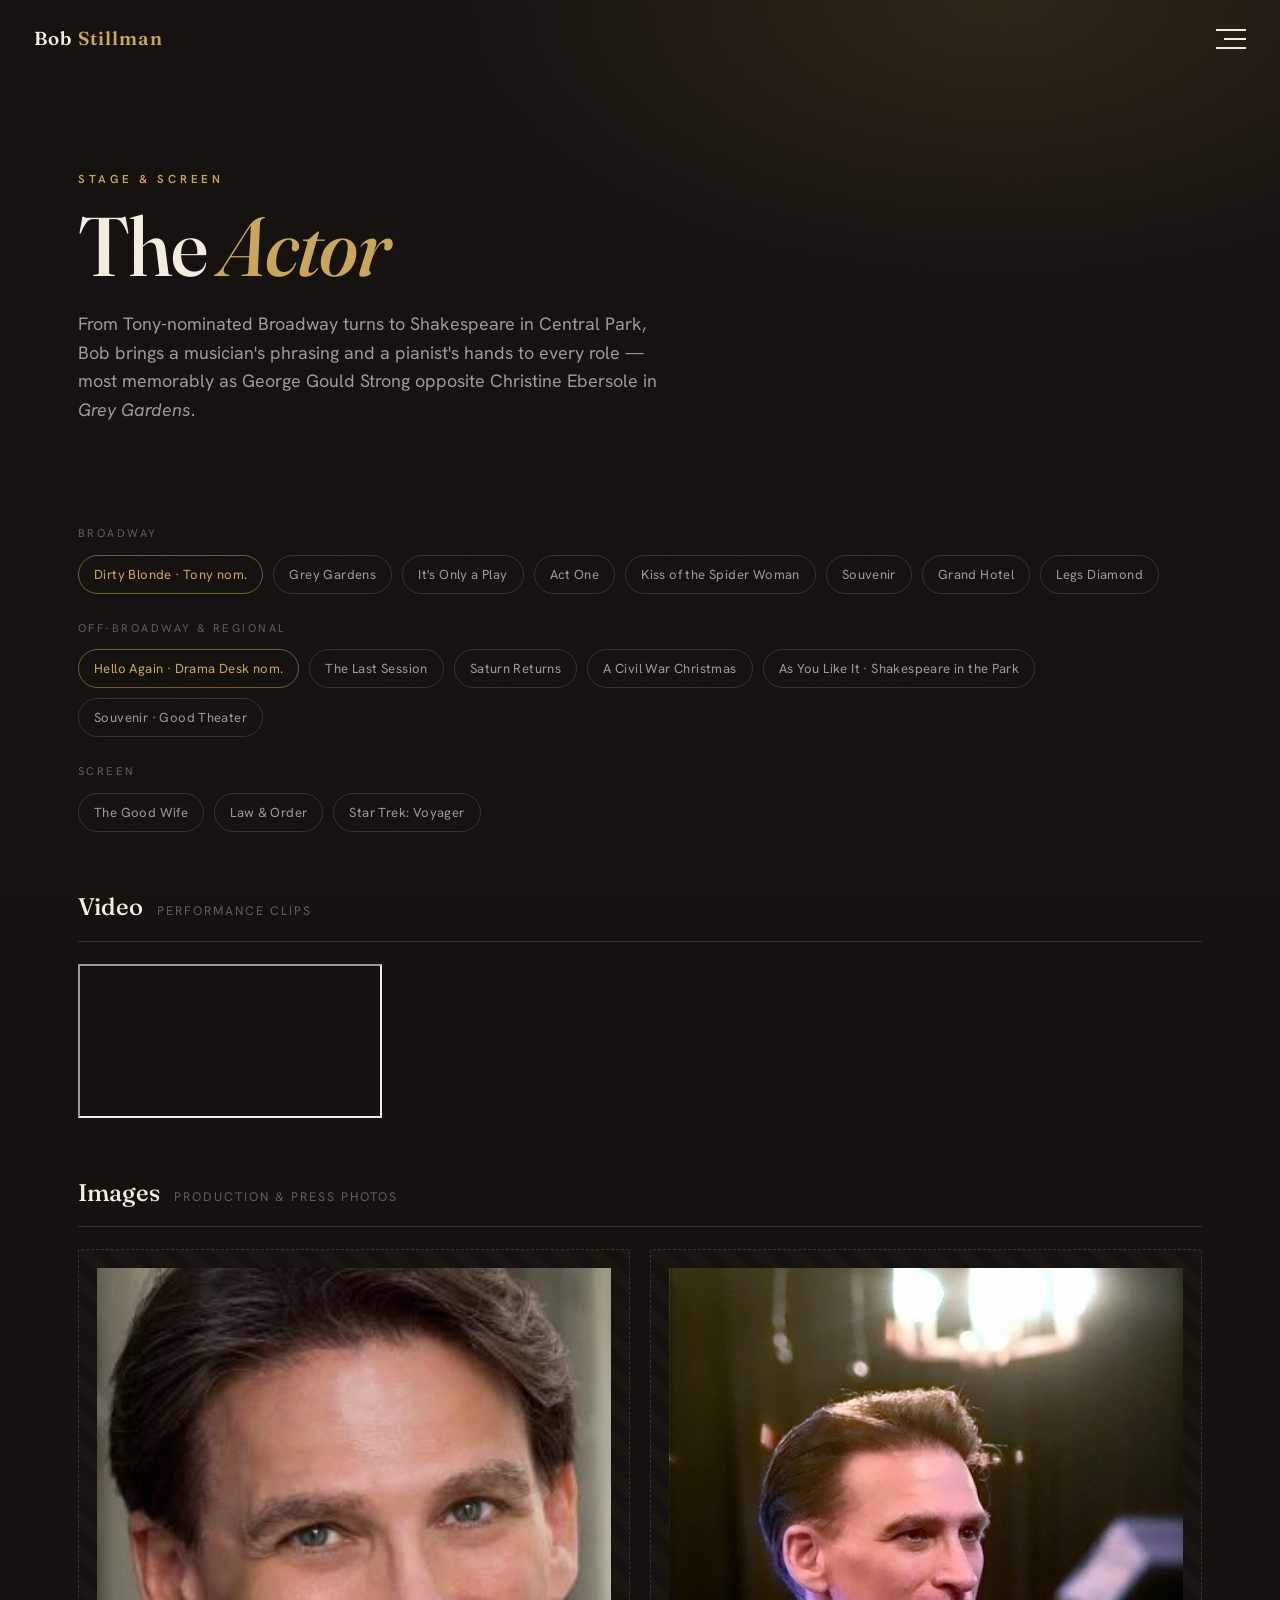
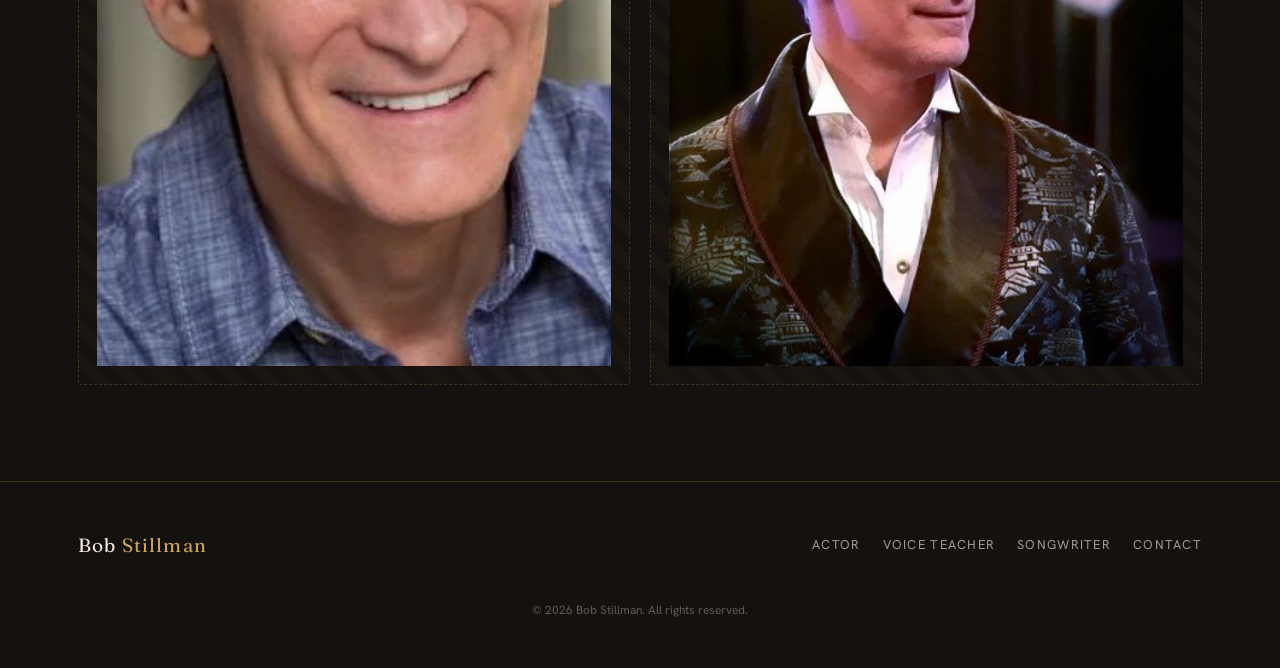
==== commit 0354814e: "Update actor.html Removed photo placeholders" ====
--- a/actor.html
+++ b/actor.html
@@ -98,8 +98,7 @@
              <div class="photo"><img src="images/grey-gardens.jpg" alt="Bob Stillman in Grey Gardens"></div> -->
         <div class="photo"><img src="images/bob-headshot.webp" alt="Bob Stillman headshot" /></div>
         <div class="photo"><img src="images/IMG_3177.JPG" alt = "Second headshot" /></div>
-        <div class="photo">[ Add production photo &mdash; images/ folder ]</div>
-        <div class="photo">[ Add production photo &mdash; images/ folder ]</div>
+
       </div>
     </div>
   </div>
